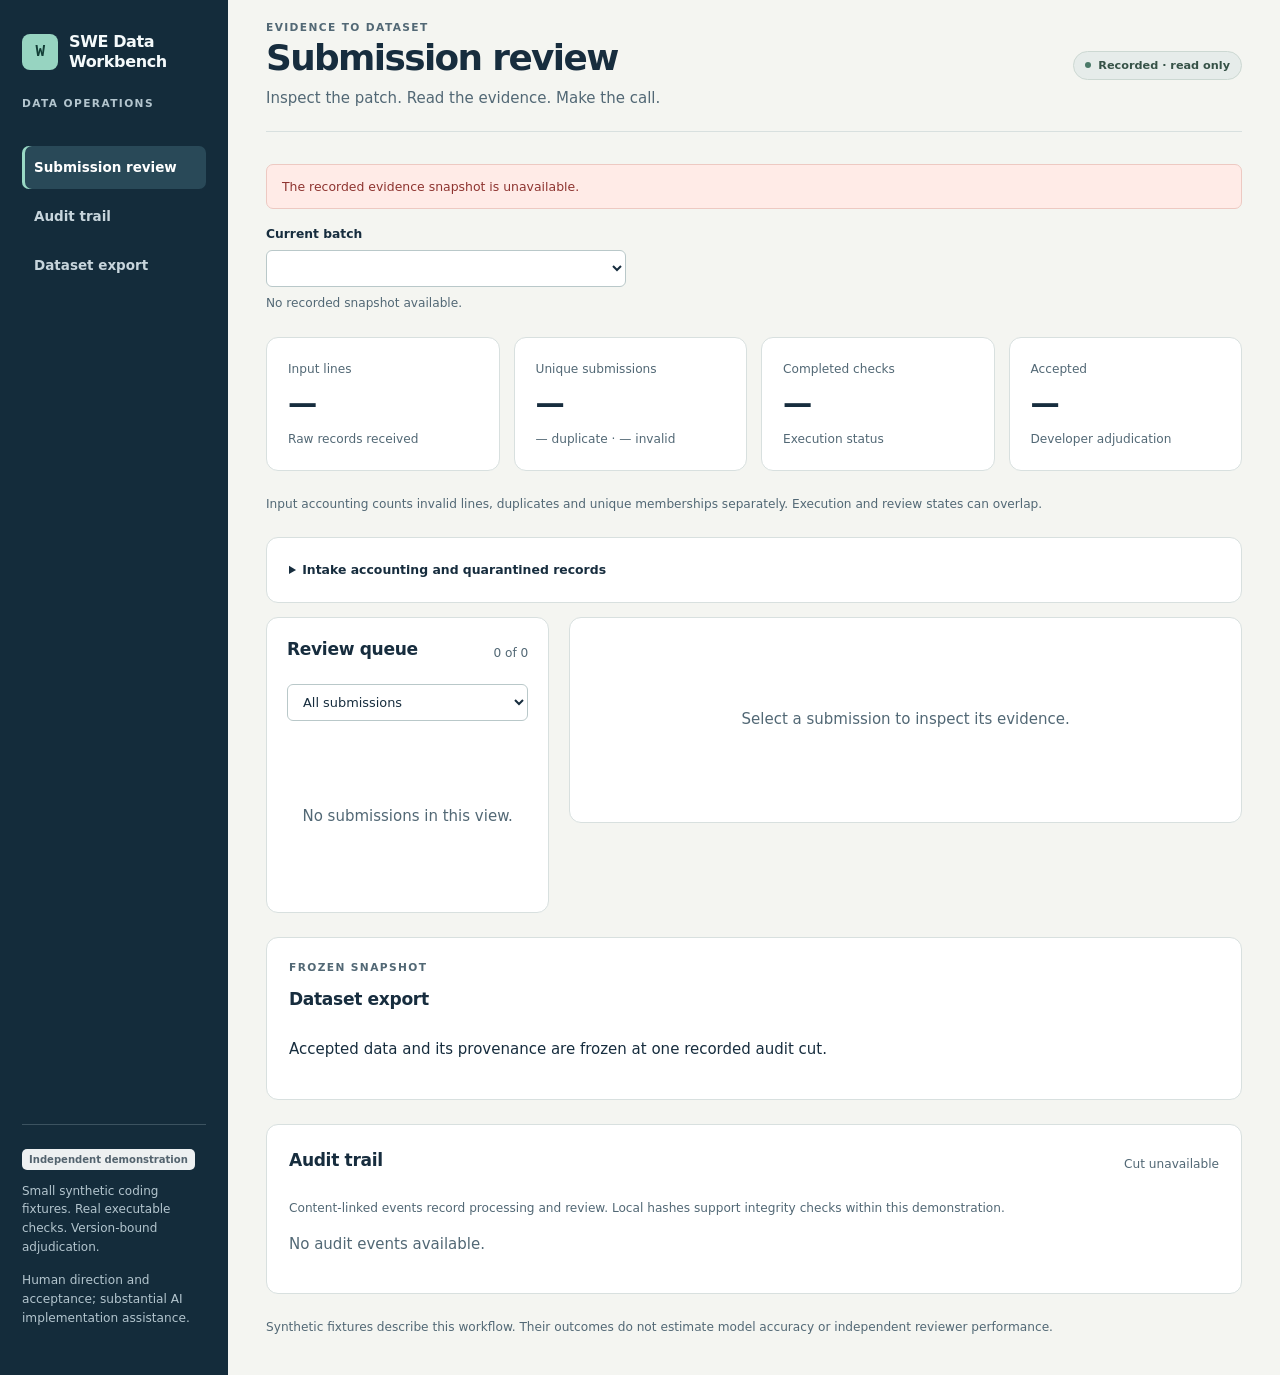
==== web/index.html @ bde44886 "Implement standalone intake, real checks, durable recovery, review and export" ====
<!doctype html>
<html lang="en">
<head>
  <meta charset="utf-8">
  <meta name="viewport" content="width=device-width, initial-scale=1">
  <meta name="referrer" content="no-referrer">
  <meta http-equiv="Content-Security-Policy" content="default-src 'self'; script-src 'self'; style-src 'self'; img-src 'self' data:; media-src 'self'; connect-src 'self'; object-src 'none'; base-uri 'none'; form-action 'self'">
  <title>SWE Data Workbench · Evidence to dataset</title>
  <link rel="stylesheet" href="./style.css">
  <script type="module" src="./app.js"></script>
</head>
<body>
<a class="skip-link" href="#main">Skip to workbench</a>
<div class="shell">
  <aside class="sidebar">
    <a class="brand" href="./"><span class="brand-icon" aria-hidden="true">W</span><span>SWE Data<br><strong>Workbench</strong></span></a>
    <p class="eyebrow">DATA OPERATIONS</p>
    <nav aria-label="Workbench"><a class="nav-link active" href="#workbench">Submission review</a><a class="nav-link" href="#audit-section">Audit trail</a><a class="nav-link" href="#export-section">Dataset export</a></nav>
    <div class="sidebar-note"><span class="status">Independent demonstration</span><p>Small synthetic coding fixtures. Real executable checks. Version-bound adjudication.</p><p class="small">Human direction and acceptance; substantial AI implementation assistance.</p></div>
  </aside>
  <main class="main" id="main">
    <header class="topbar"><div><p class="eyebrow">EVIDENCE TO DATASET</p><h1>Submission review</h1><p class="muted">Inspect the patch. Read the evidence. Make the call.</p></div><span class="mode" id="mode">Recorded · read only</span></header>
    <div id="message" role="status" aria-live="polite" class="notice" hidden></div>
    <section class="card" id="connection" hidden aria-labelledby="connection-title">
      <h2 id="connection-title">Connect as owner</h2><p>Enter the owner token for this private instance. It stays in memory until this page closes or you disconnect.</p>
      <form id="connect-form"><label for="token">Owner token</label><input type="password" id="token" autocomplete="off" spellcheck="false" required minlength="32"><div class="actions"><button class="primary" type="submit">Connect</button><button type="button" id="disconnect">Disconnect</button></div></form>
    </section>
    <section class="batchbar" aria-label="Batch selection"><div><label for="batch-select">Current batch</label><select id="batch-select" aria-label="Current batch"></select><p class="small muted" id="batch-meta">Loading recorded evidence…</p></div><div class="actions" id="owner-actions" hidden><button type="button" id="import">Import trusted sample</button><button type="button" id="process" class="primary">Run checks · 1 worker</button><button type="button" id="refresh">Refresh</button></div></section>
    <section class="metrics" id="metrics" aria-label="Batch accounting"></section>
    <p class="small muted" id="accounting-note">Input accounting counts invalid lines, duplicates and unique memberships separately. Execution and review states can overlap.</p>
    <details class="card" id="intake-details"><summary>Intake accounting and quarantined records</summary><div id="intake-records"></div></details>
    <section class="workspace" id="workbench" aria-label="Review workspace">
      <div class="card queue"><div class="section-heading"><h2>Review queue</h2><span id="queue-count" class="muted small"></span></div><label class="sr-only" for="filter">Filter submissions</label><select id="filter"><option value="all">All submissions</option><option value="pending">Pending review</option><option value="accepted">Accepted</option><option value="needs-work">Needs work</option><option value="rejected">Rejected</option></select><div id="item-list" class="item-list"></div></div>
      <div class="card inspector" id="inspector"><p class="empty">Select a submission to inspect its evidence.</p></div>
    </section>
    <section class="card" id="export-section"><div class="section-heading"><div><p class="eyebrow">FROZEN SNAPSHOT</p><h2>Dataset export</h2></div><button id="export" class="primary" type="button" hidden>Freeze accepted export</button></div><p id="export-description">Accepted data and its provenance are frozen at one recorded audit cut.</p><div class="actions" id="downloads" hidden><a class="button" href="./data/accepted.jsonl" download>Accepted JSONL</a><a class="button" href="./data/manifest.json" download>Manifest</a><a class="button" href="./data/evidence.json" download>Evidence snapshot</a></div><pre id="export-receipt" hidden></pre><div id="recorded-metrics"></div></section>
    <section class="card" id="audit-section"><div class="section-heading"><h2>Audit trail</h2><span class="small muted" id="audit-cut"></span></div><p class="small muted">Content-linked events record processing and review. Local hashes support integrity checks within this demonstration.</p><div id="audit-list"></div></section>
    <section class="card" id="recording-section" hidden><h2>Recorded walkthrough</h2><p class="muted">Playback begins paused and muted. Use the player controls to enable sound.</p><video id="walkthrough" controls muted playsinline preload="none" aria-label="Actual workbench walkthrough"></video></section>
    <footer class="small muted">Synthetic fixtures describe this workflow. Their outcomes do not estimate model accuracy or independent reviewer performance.</footer>
  </main>
</div>
<noscript>This evidence explorer requires JavaScript. The recorded data files remain available in the data directory.</noscript>
</body>
</html>
---- web/style.css ----
/* Local system fonts and semantic state colors keep the evidence self-contained. */
:root {
  color-scheme: light;
  --ink: #172d3e;
  --muted: #526875;
  --page: #f4f5f1;
  --paper: #fff;
  --line: #d8e0df;
  --nav: #142c3b;
  --accent: #12655e;
  --accent-soft: #e5f1ec;
  --blue: #235c9b;
  --blue-soft: #e9f0fa;
  --warn: #82570a;
  --warn-soft: #fff3d9;
  --danger: #a13a35;
  --danger-soft: #ffebe7;
  --radius: 12px;
  font-family: Inter, ui-sans-serif, system-ui, -apple-system, BlinkMacSystemFont, "Segoe UI", sans-serif;
  font-size: 15px;
  line-height: 1.55;
  color: var(--ink);
  background: var(--page);
  font-synthesis: none;
}
*, *::before, *::after { box-sizing: border-box; }
body { margin: 0; min-width: 320px; }
button, input, textarea, select { font: inherit; }
button, a, input, textarea, select, summary { -webkit-tap-highlight-color: transparent; }
button, select, summary { cursor: pointer; }
a { color: var(--blue); text-underline-offset: 3px; }
a:hover { text-decoration-thickness: 2px; }
button:focus-visible, a:focus-visible, input:focus-visible, textarea:focus-visible,
select:focus-visible, summary:focus-visible, [tabindex]:focus-visible {
  outline: 3px solid #2b78ce;
  outline-offset: 3px;
}
[hidden] { display: none !important; }
h1, h2, h3, h4, p { margin-top: 0; }
h1 { font-size: clamp(1.7rem, 2.8vw, 2.5rem); letter-spacing: -.045em; line-height: 1.15; margin-bottom: .65rem; }
h2 { font-size: 1.14rem; letter-spacing: -.02em; margin-bottom: .65rem; }
h3 { font-size: .98rem; margin-bottom: .5rem; }
p { margin-bottom: 1rem; }
small, .small { font-size: .81rem; }
.muted { color: var(--muted); }
.eyebrow { color: var(--muted); font-size: .71rem; font-weight: 750; letter-spacing: .13em; text-transform: uppercase; margin-bottom: .65rem; }
.shell { display: grid; grid-template-columns: 228px minmax(0, 1fr); min-height: 100vh; }
.sidebar { background: var(--nav); color: #f5fafb; padding: 32px 22px; display: flex; flex-direction: column; gap: 24px; }
.brand { display: flex; align-items: center; gap: 11px; font-size: 1.07rem; font-weight: 750; letter-spacing: -.025em; line-height: 1.25; }
.brand-mark { width: 34px; height: 34px; display: grid; place-items: center; border-radius: 8px; background: #97d4c1; color: #133e37; font-family: ui-monospace, monospace; font-size: 1.1rem; flex-shrink: 0; }
.sidebar nav { display: grid; gap: 6px; }
.sidebar nav a, .sidebar nav button { display: flex; align-items: center; gap: 10px; text-align: left; border: 0; background: transparent; color: #c7d5dc; text-decoration: none; padding: 11px 12px; border-radius: 7px; font-size: .9rem; font-weight: 550; }
.sidebar nav a:hover, .sidebar nav button:hover { background: #203f50; color: #fff; }
.sidebar nav .active, .sidebar nav [aria-current="page"] { color: #fff; background: #294958; box-shadow: inset 3px 0 #9ad9c5; }
.sidebar .muted, .sidebar .small, .sidebar .eyebrow { color: #b3c5ce; }
.sidebar footer, .sidebar .sidebar-footer { margin-top: auto; padding-top: 24px; border-top: 1px solid #3c5360; font-size: .78rem; color: #b3c5ce; }
.sidebar a { color: #b4e1d3; }
.main { min-width: 0; padding: 0 38px 38px; }
.topbar { display: flex; justify-content: space-between; align-items: center; flex-wrap: wrap; gap: 16px; min-height: 83px; padding: 20px 0; border-bottom: 1px solid var(--line); margin-bottom: 32px; }
.topbar p { margin: 0; }
.mode { display: inline-flex; align-items: center; gap: 7px; background: #e6ecea; color: #365247; border: 1px solid #ccd8d2; border-radius: 99px; padding: 5px 11px; font-size: .75rem; font-weight: 650; white-space: nowrap; }
.mode::before { content: ""; width: 6px; height: 6px; border-radius: 50%; background: #4a7968; }
.page-heading { display: flex; align-items: flex-start; justify-content: space-between; flex-wrap: wrap; gap: 16px; margin-bottom: 22px; }
.page-heading p { max-width: 720px; color: var(--muted); margin-bottom: 0; }
.actions { display: flex; align-items: center; flex-wrap: wrap; gap: 9px; }
button, .button { display: inline-flex; align-items: center; justify-content: center; gap: 7px; min-height: 40px; padding: 8px 14px; border: 1px solid #bccacb; background: #fff; border-radius: 7px; color: var(--ink); text-decoration: none; font-weight: 650; font-size: .84rem; line-height: 1.4; }
button:hover, .button:hover { background: #eef3f1; border-color: #8fa4a4; }
button.primary, .button.primary, button[type="submit"] { color: #fff; background: var(--accent); border-color: var(--accent); }
button.primary:hover, .button.primary:hover, button[type="submit"]:hover { background: #0d514b; border-color: #0d514b; }
.secondary { background: transparent; }
button:disabled, .button[aria-disabled="true"] { cursor: not-allowed; opacity: .5; }
.metrics { display: grid; grid-template-columns: repeat(4, minmax(0, 1fr)); gap: 14px; margin: 24px 0; }
.metric, .card { background: var(--paper); border: 1px solid var(--line); border-radius: var(--radius); }
.metric { padding: 19px 21px; min-width: 0; }
.metric > :last-child { margin-bottom: 0; }
.metric .value, .metric strong { display: block; font-size: 1.95rem; font-weight: 650; letter-spacing: -.045em; line-height: 1.2; margin: 6px 0; }
.metric .label { font-size: .8rem; color: var(--muted); font-weight: 600; }
.metric .small { color: var(--muted); }
.card { padding: 22px; min-width: 0; }
.card > :last-child { margin-bottom: 0; }
.workspace { display: grid; grid-template-columns: minmax(260px, .8fr) minmax(0, 1.9fr); gap: 20px; align-items: start; }
.queue { padding: 0; overflow: hidden; }
.queue header, .queue .queue-header { padding: 20px; border-bottom: 1px solid var(--line); }
.queue header h2, .queue .queue-header h2 { margin-bottom: 4px; }
.queue header p { margin: 0; }
.queue select, .queue input { width: 100%; }
.item-list { display: grid; gap: 0; padding: 0; margin: 0; list-style: none; }
.submission { width: 100%; display: block; text-align: left; border: 0; border-bottom: 1px solid var(--line); border-radius: 0; padding: 17px 20px; font-weight: 400; background: #fff; }
.submission:last-child { border-bottom: 0; }
.submission strong { display: block; font-size: .88rem; font-weight: 650; margin: 4px 0 8px; line-height: 1.45; }
.submission .small, .submission .muted { font-size: .75rem; }
.submission:hover { background: #f6f9f7; }
.submission.selected, .submission[aria-current="true"], .submission[aria-pressed="true"] { background: #edf6f1; box-shadow: inset 3px 0 var(--accent); }
.submission .status, .submission .badge { margin: 3px 4px 0 0; }
.inspector { overflow: hidden; }
.inspector > header { border-bottom: 1px solid var(--line); padding-bottom: 18px; margin-bottom: 18px; }
.inspector h2 { font-size: 1.3rem; margin: 6px 0 10px; }
.status, .badge { display: inline-flex; align-items: center; border-radius: 5px; padding: 3px 7px; font-size: .67rem; font-weight: 700; line-height: 1.5; background: #edf0f1; color: #53636e; white-space: normal; overflow-wrap: anywhere; }
.status.passed, .status.accepted, .badge.passed, .badge.accepted, .status.completed { color: #1f6650; background: #e5f2e9; }
.status.failed, .status.rejected, .badge.failed, .badge.rejected, .status.execution-error, .status.error { color: var(--danger); background: var(--danger-soft); }
.status.needs-work, .status.uncertain, .status.interrupted, .status.timeout, .badge.needs-work, .badge.uncertain { color: var(--warn); background: var(--warn-soft); }
.status.running, .badge.running { color: var(--blue); background: var(--blue-soft); }
.status.synthetic, .badge.synthetic { color: #66508a; background: #f0ebf9; }
.tabs { display: flex; flex-wrap: wrap; gap: 4px; border-bottom: 1px solid var(--line); margin: 20px -22px 22px; padding: 0 18px; }
.tabs button, [role="tab"] { background: transparent; border: 0; border-bottom: 2px solid transparent; border-radius: 0; color: var(--muted); padding: 12px 10px; font-size: .81rem; }
.tabs button[aria-selected="true"], .tabs button.active { color: var(--accent); border-bottom-color: var(--accent); }
.tab-panel { min-width: 0; }
.tab-panel > :last-child { margin-bottom: 0; }
.evidence-grid { display: grid; grid-template-columns: repeat(2, minmax(0, 1fr)); gap: 13px; margin: 14px 0 20px; }
.evidence-grid > * { min-width: 0; background: #f5f7f6; border: 1px solid #dfe5e2; border-radius: 7px; padding: 14px; }
.evidence-grid p { margin-bottom: 6px; }
pre, code, .digest { font-family: ui-monospace, SFMono-Regular, Consolas, "Liberation Mono", monospace; }
code { font-size: .84em; }
pre { border: 1px solid var(--line); background: #f7f9f8; padding: 15px; font-size: .77rem; line-height: 1.65; border-radius: 7px; overflow: auto; white-space: pre; tab-size: 4; margin: 12px 0 18px; }
pre code { font-size: inherit; }
.diff { background: #fcfdfc; padding: 14px 0; }
.diff-line { display: block; padding: 0 14px; min-height: 1.65em; white-space: pre; }
.diff-line.add, .diff-line.added { background: #e5f3e9; color: #226c44; }
.diff-line.remove, .diff-line.removed { background: #ffebe9; color: #a53b3b; }
.diff-line.header { color: #486d94; background: #edf2f9; }
.digest { display: block; font-size: .69rem; line-height: 1.7; overflow-wrap: anywhere; color: var(--muted); }
dl { margin: 12px 0; }
dt { font-size: .75rem; color: var(--muted); font-weight: 650; }
dd { margin: 3px 0 12px; overflow-wrap: anywhere; }
label { display: block; font-size: .82rem; font-weight: 650; margin: 0 0 6px; }
input, textarea, select { width: 100%; min-width: 0; border: 1px solid #b9c8c9; border-radius: 6px; padding: 9px 11px; background: #fff; color: var(--ink); font-size: .86rem; }
input[type="checkbox"], input[type="radio"] { width: auto; }
textarea { min-height: 105px; resize: vertical; }
input:disabled, textarea:disabled, select:disabled { background: #f1f4f2; color: #65756e; cursor: not-allowed; }
form > label, form > .field { margin-top: 16px; }
form .actions { margin-top: 18px; }
.rubric { margin: 16px 0 22px; }
.rubric .row, .rubric-row { display: grid; grid-template-columns: minmax(0, 1fr) minmax(135px, .55fr); align-items: center; gap: 16px; border-bottom: 1px solid var(--line); padding: 13px 0; }
.rubric label { margin-bottom: 0; }
.rubric label small { display: block; color: var(--muted); font-weight: 400; margin-top: 3px; }
.notice, .error, .success { padding: 12px 15px; border-radius: 7px; border: 1px solid #cbdcd4; background: #edf5ef; color: #2e5c46; font-size: .83rem; margin: 16px 0; overflow-wrap: anywhere; }
.notice p:last-child, .error p:last-child, .success p:last-child { margin-bottom: 0; }
.notice.info { background: var(--blue-soft); border-color: #ceddec; color: #3e5d7b; }
.notice.warning { background: var(--warn-soft); border-color: #e7d5b0; color: var(--warn); }
.error, .notice.error { background: var(--danger-soft); border-color: #edc9c2; color: #8e3430; }
.success { background: var(--accent-soft); border-color: #bcd9cb; color: #246448; }
.audit-row { border-left: 2px solid #cbd9d3; margin-left: 5px; padding: 0 0 20px 18px; position: relative; }
.audit-row::before { content: ""; position: absolute; left: -5px; top: 7px; width: 8px; height: 8px; border-radius: 50%; background: #5b8a73; }
.audit-row strong { font-size: .84rem; }
.audit-row p { font-size: .77rem; color: var(--muted); margin-bottom: 6px; }
.audit-row pre { margin-bottom: 0; }
.empty { display: grid; place-items: center; min-height: 160px; padding: 32px 20px; text-align: center; color: var(--muted); }
.empty p { max-width: 400px; margin-bottom: 0; }
details { border: 1px solid var(--line); border-radius: 7px; margin: 14px 0; padding: 12px 14px; }
summary { font-weight: 650; font-size: .83rem; }
details[open] > summary { margin-bottom: 12px; }
details > :last-child { margin-bottom: 0; }
table { width: 100%; border-collapse: collapse; font-size: .83rem; }
th, td { padding: 11px 12px; text-align: left; border-bottom: 1px solid var(--line); vertical-align: top; }
th { color: var(--muted); font-size: .72rem; font-weight: 650; background: #f5f7f5; }
dialog { border: 1px solid var(--line); padding: 26px; border-radius: var(--radius); max-width: 500px; width: calc(100% - 32px); color: var(--ink); box-shadow: 0 20px 80px #102b3940; }
dialog::backdrop { background: #102b3980; }
dialog h2 { font-size: 1.3rem; }
dialog p { color: var(--muted); font-size: .87rem; }
video, audio { display: block; width: 100%; border-radius: 8px; margin-top: 12px; }
video { background: #112b3c; }
.sr-only { position: absolute; width: 1px; height: 1px; padding: 0; margin: -1px; overflow: hidden; clip: rect(0, 0, 0, 0); white-space: nowrap; border: 0; }
.skip-link { position: fixed; z-index: 20; top: -80px; left: 16px; padding: 12px 18px; background: #fff; border: 2px solid var(--accent); border-radius: 7px; }
.skip-link:focus { top: 16px; }
@media (min-width: 1600px) { .main { padding-left: 56px; padding-right: 56px; } .workspace { grid-template-columns: minmax(300px, .75fr) minmax(0, 2fr); } }
@media (max-width: 1120px) {
  .shell { grid-template-columns: 190px minmax(0, 1fr); }
  .sidebar { padding: 28px 16px; }
  .main { padding-left: 24px; padding-right: 24px; }
  .workspace { grid-template-columns: minmax(230px, .8fr) minmax(0, 1.5fr); gap: 16px; }
  .metrics { gap: 10px; }
  .metric { padding: 15px; }
  .card { padding: 18px; }
  .queue { padding: 0; }
  .tabs { margin-left: -18px; margin-right: -18px; padding-left: 12px; padding-right: 12px; }
  .evidence-grid { grid-template-columns: 1fr; }
}
@media (max-width: 900px) {
  .shell { grid-template-columns: 1fr; }
  .sidebar { padding: 17px 24px; gap: 16px; flex-direction: row; align-items: center; justify-content: space-between; flex-wrap: wrap; }
  .sidebar nav { display: flex; flex-wrap: wrap; gap: 4px; }
  .sidebar nav a, .sidebar nav button { padding: 8px 11px; }
  .sidebar footer, .sidebar .sidebar-footer { display: none; }
  .topbar { margin-bottom: 25px; min-height: 70px; }
  .workspace { grid-template-columns: minmax(220px, .75fr) minmax(0, 1.5fr); }
}
@media (max-width: 680px) {
  :root { font-size: 14px; }
  .main { padding: 0 16px 24px; }
  .sidebar { padding: 17px 16px; gap: 14px; }
  .brand { font-size: 1rem; }
  .sidebar nav { width: 100%; }
  .sidebar nav a, .sidebar nav button { font-size: .81rem; min-height: 36px; }
  .topbar { gap: 10px; padding: 16px 0; margin-bottom: 24px; }
  .metrics { grid-template-columns: repeat(2, minmax(0, 1fr)); margin: 20px 0; }
  .metric .value, .metric strong { font-size: 1.75rem; }
  .workspace { grid-template-columns: 1fr; }
  .queue .item-list { max-height: 330px; overflow: auto; }
  .submission { padding: 14px 18px; }
  .evidence-grid { grid-template-columns: repeat(2, minmax(0, 1fr)); gap: 10px; }
  .evidence-grid > * { padding: 11px; }
  .rubric .row, .rubric-row { grid-template-columns: 1fr minmax(130px, .75fr); gap: 10px; }
  .tabs { gap: 0; }
  .tabs button, [role="tab"] { padding: 11px 9px; }
}
@media (max-width: 420px) {
  .evidence-grid { grid-template-columns: 1fr; }
  .rubric .row, .rubric-row { grid-template-columns: 1fr; gap: 8px; }
  .actions > button, .actions > .button { flex-grow: 1; }
}
@media (prefers-reduced-motion: reduce) {
  *, *::before, *::after { animation: none !important; transition: none !important; scroll-behavior: auto !important; }
}
@media print {
  .shell, .workspace { display: block; }
  .sidebar, .actions, .skip-link, .tabs { display: none; }
  .main { padding: 0; }
  .card, .metric { break-inside: avoid; }
  pre { white-space: pre-wrap; overflow-wrap: anywhere; }
}
/* Shell composition shared by the recorded and live views. */
.brand { color: #f5fafb !important; text-decoration: none; }
.brand-icon { width: 36px; height: 36px; display: grid; place-items: center; border-radius: 8px; background: #97d4c1; color: #133e37; font-family: ui-monospace, monospace; flex-shrink: 0; }
.sidebar-note { margin-top: auto; padding-top: 24px; border-top: 1px solid #3c5360; color: #b3c5ce; font-size: .8rem; }
.sidebar-note .status { margin-bottom: 12px; }
.batchbar, .section-heading { display: flex; align-items: center; justify-content: space-between; gap: 16px; flex-wrap: wrap; }
.batchbar > div:first-child { min-width: min(360px, 100%); }
.batchbar p { margin: 7px 0 0; }
.section-heading { margin-bottom: 16px; }
.queue .section-heading { padding: 18px 20px 0; margin-bottom: 12px; }
.queue > select { width: calc(100% - 40px); margin: 0 20px 16px; }
.main > .card, .main > footer { margin-top: 24px; }
.badge.success, .badge.error { margin: 0; padding: 3px 7px; font-size: .67rem; border: 0; }
summary .badge { margin-left: 10px; }
#submit-review { margin-top: 16px; }
@media (max-width: 900px) { .sidebar-note { display: none; } .sidebar > .eyebrow { display: none; } }
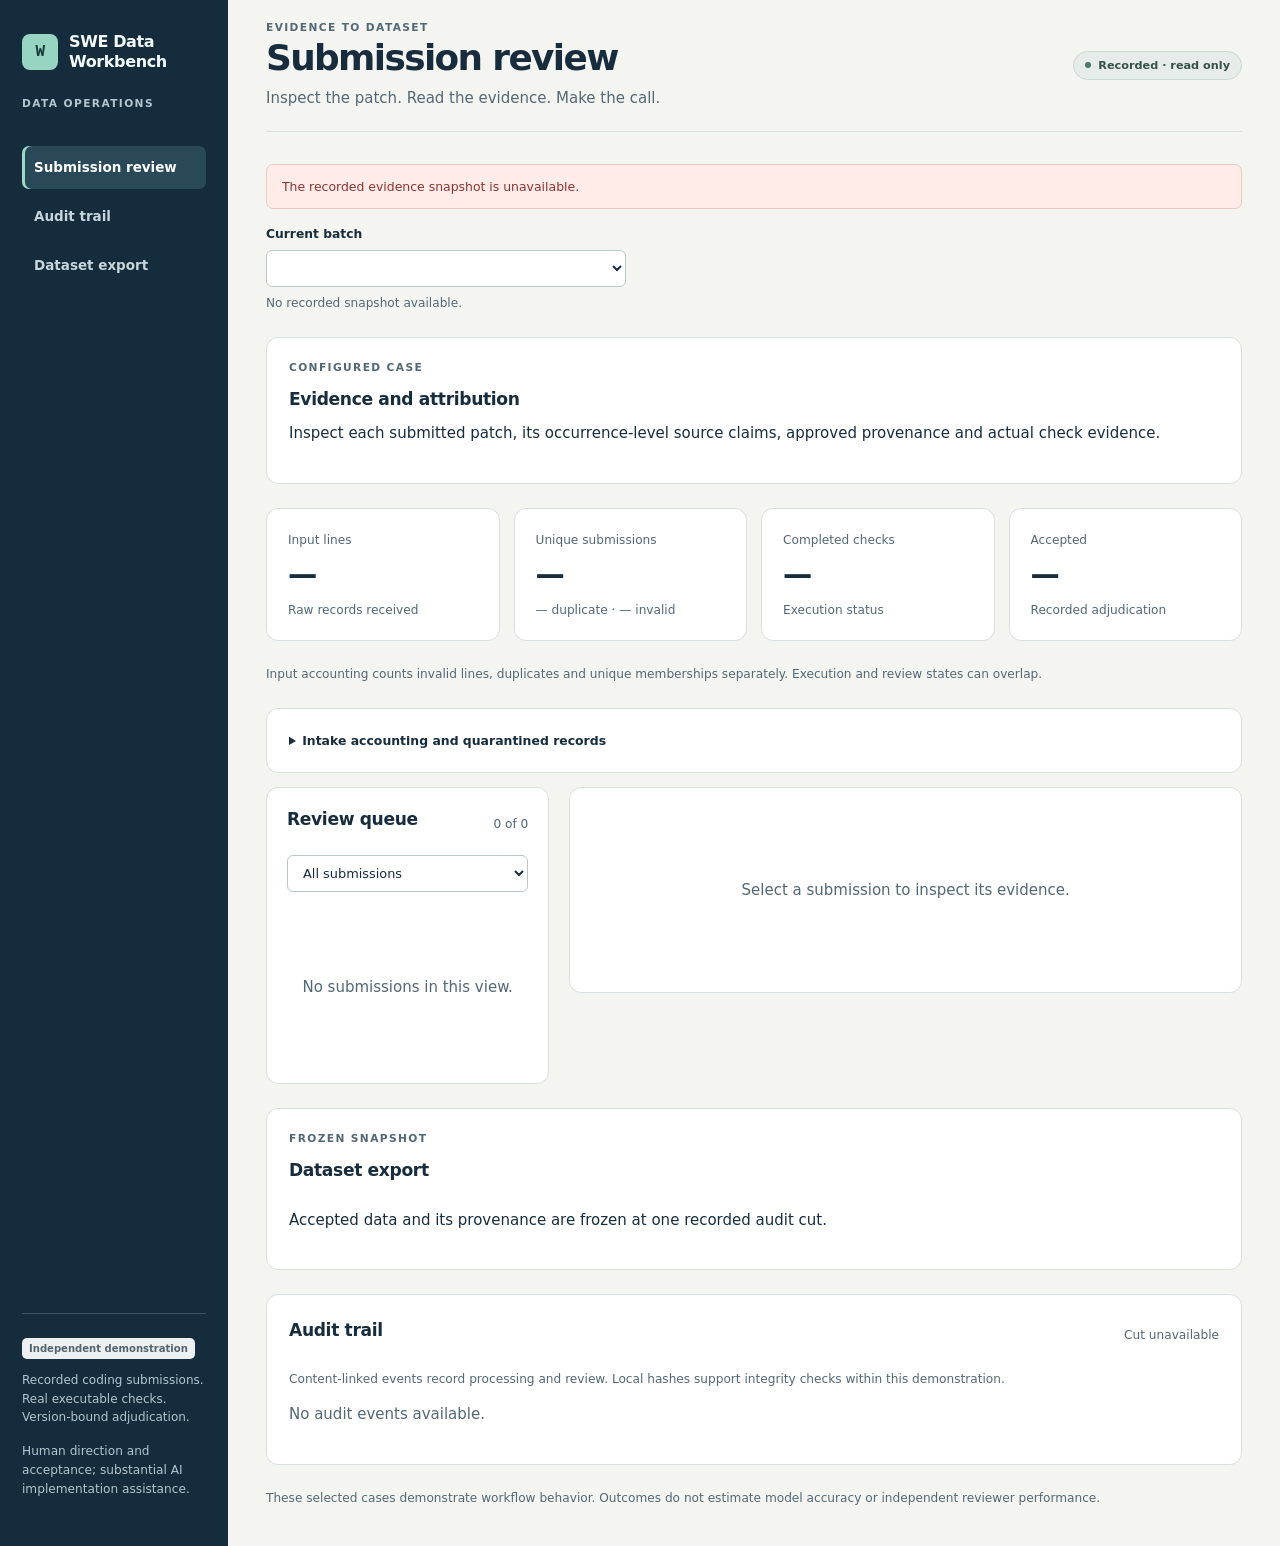
==== commit db656485: "Include qualified real-case browser review and provenance controls" ====
--- a/web/index.html
+++ b/web/index.html
@@ -16,7 +16,7 @@
     <a class="brand" href="./"><span class="brand-icon" aria-hidden="true">W</span><span>SWE Data<br><strong>Workbench</strong></span></a>
     <p class="eyebrow">DATA OPERATIONS</p>
     <nav aria-label="Workbench"><a class="nav-link active" href="#workbench">Submission review</a><a class="nav-link" href="#audit-section">Audit trail</a><a class="nav-link" href="#export-section">Dataset export</a></nav>
-    <div class="sidebar-note"><span class="status">Independent demonstration</span><p>Small synthetic coding fixtures. Real executable checks. Version-bound adjudication.</p><p class="small">Human direction and acceptance; substantial AI implementation assistance.</p></div>
+    <div class="sidebar-note"><span class="status">Independent demonstration</span><p id="case-sidebar">Recorded coding submissions. Real executable checks. Version-bound adjudication.</p><p class="small">Human direction and acceptance; substantial AI implementation assistance.</p></div>
   </aside>
   <main class="main" id="main">
     <header class="topbar"><div><p class="eyebrow">EVIDENCE TO DATASET</p><h1>Submission review</h1><p class="muted">Inspect the patch. Read the evidence. Make the call.</p></div><span class="mode" id="mode">Recorded · read only</span></header>
@@ -26,6 +26,7 @@
       <form id="connect-form"><label for="token">Owner token</label><input type="password" id="token" autocomplete="off" spellcheck="false" required minlength="32"><div class="actions"><button class="primary" type="submit">Connect</button><button type="button" id="disconnect">Disconnect</button></div></form>
     </section>
     <section class="batchbar" aria-label="Batch selection"><div><label for="batch-select">Current batch</label><select id="batch-select" aria-label="Current batch"></select><p class="small muted" id="batch-meta">Loading recorded evidence…</p></div><div class="actions" id="owner-actions" hidden><button type="button" id="import">Import trusted sample</button><button type="button" id="process" class="primary">Run checks · 1 worker</button><button type="button" id="refresh">Refresh</button></div></section>
+    <section class="card case-summary" aria-labelledby="case-title"><p class="eyebrow" id="case-kind">RECORDED CASE</p><h2 id="case-title">Evidence and attribution</h2><p id="case-description">Inspect source attribution and actual check evidence for each submission.</p><a id="synthetic-link" href="./synthetic/" hidden>Open the original synthetic demonstration</a></section>
     <section class="metrics" id="metrics" aria-label="Batch accounting"></section>
     <p class="small muted" id="accounting-note">Input accounting counts invalid lines, duplicates and unique memberships separately. Execution and review states can overlap.</p>
     <details class="card" id="intake-details"><summary>Intake accounting and quarantined records</summary><div id="intake-records"></div></details>
@@ -35,8 +36,8 @@
     </section>
     <section class="card" id="export-section"><div class="section-heading"><div><p class="eyebrow">FROZEN SNAPSHOT</p><h2>Dataset export</h2></div><button id="export" class="primary" type="button" hidden>Freeze accepted export</button></div><p id="export-description">Accepted data and its provenance are frozen at one recorded audit cut.</p><div class="actions" id="downloads" hidden><a class="button" href="./data/accepted.jsonl" download>Accepted JSONL</a><a class="button" href="./data/manifest.json" download>Manifest</a><a class="button" href="./data/evidence.json" download>Evidence snapshot</a></div><pre id="export-receipt" hidden></pre><div id="recorded-metrics"></div></section>
     <section class="card" id="audit-section"><div class="section-heading"><h2>Audit trail</h2><span class="small muted" id="audit-cut"></span></div><p class="small muted">Content-linked events record processing and review. Local hashes support integrity checks within this demonstration.</p><div id="audit-list"></div></section>
-    <section class="card" id="recording-section" hidden><h2>Recorded walkthrough</h2><p class="muted">Playback begins paused and muted. Use the player controls to enable sound.</p><video id="walkthrough" controls muted playsinline preload="none" aria-label="Actual workbench walkthrough"></video></section>
-    <footer class="small muted">Synthetic fixtures describe this workflow. Their outcomes do not estimate model accuracy or independent reviewer performance.</footer>
+    <section class="card" id="recording-section" hidden><h2>Recorded walkthrough</h2><p class="muted">Silent recording with captions. Playback begins paused and muted with visible controls.</p><video id="walkthrough" controls muted playsinline preload="none" aria-label="Actual workbench walkthrough"></video></section>
+    <footer class="small muted" id="case-footer">These selected cases demonstrate workflow behavior. Outcomes do not estimate model accuracy or independent reviewer performance.</footer>
   </main>
 </div>
 <noscript>This evidence explorer requires JavaScript. The recorded data files remain available in the data directory.</noscript>
